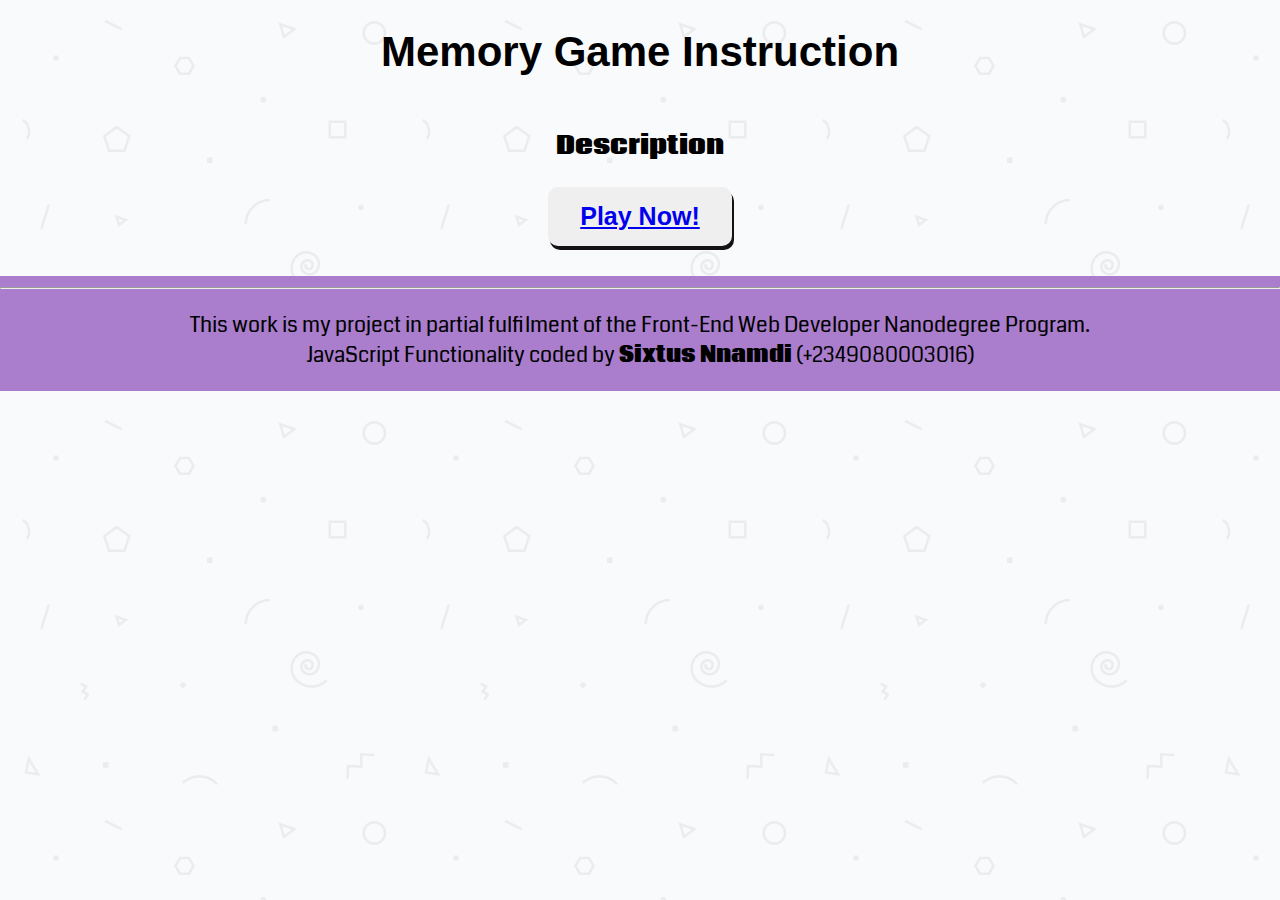
==== instructions.html @ 70d4fcbb "add instruction page" ====
<!doctype html>
<html lang="en">
<head>
    <meta charset="utf-8">
    <title>Game Instruction</title>
    <meta name="description" content="">
    <meta name="viewport" content="width=device-width, initial-scale=1">
    <link rel="stylesheet prefetch" href="https://maxcdn.bootstrapcdn.com/font-awesome/4.6.1/css/font-awesome.min.css">
    <link rel="stylesheet prefetch" href="https://fonts.googleapis.com/css?family=Coda">
    <link rel="stylesheet" href="css/app.css">
</head>
<body>
    <div class="container">
        <header>
            <h1>Memory Game Instruction</h1>
        </header>
    <section class="instruction-board">
    <h3>Description</h3>
    </section>
    <button class="backToGame"><a href="index.html">Play Now!</a></button>
    <br>
</body>
<footer>
    <hr>
    <p>This work is my project in partial fulfilment of the Front-End Web Developer Nanodegree Program. 
        <br>
    JavaScript Functionality coded by <strong>Sixtus Nnamdi</strong> (+2349080003016)</p>
</footer>
</html>
---- css/app.css ----
html {
    box-sizing: border-box;
}

*,
*::before,
*::after {
    box-sizing: inherit;
}

html,
body {
    width: 100%;
    height: 100%;
    margin: 0;
    padding: 0;
}

body {
    background: #fff url('../img/geometry2.png'); 
    /* Background pattern from Subtle Patterns */
    font-family: 'Coda', cursive;
    font-size: 16px;
}

.container {
    display: flex;
    justify-content: center;
    align-items: center;
    flex-direction: column;
}

h1 {
    font-family: 'Open Sans', sans-serif;
}

/*
 * Styles for the deck of cards
 */

.deck {
    width: 85%;
    background: linear-gradient(160deg, #02ccba 0%, #aa7ecd 100%);
    padding: 1rem;
    border-radius: 4px;
    box-shadow: 8px 9px 26px 0 rgba(46, 61, 73, 0.5);
    display: flex;
    flex-wrap: wrap;
    justify-content: space-around;
    align-items: center;
    margin: 0 0 3em;
}

.deck .card {
    height: 3.7rem;
    width: 3.7rem;
    margin: 0.2rem 0.2rem;
    background: #2e3d49;
    font-size: 0;
    color: #fff; /* Using short hand of HEX color */
    border-radius: 5px;
    cursor: pointer;
    display: flex;
    justify-content: center;
    align-items: center;
    box-shadow: 5px 2px 20px 0 rgba(46, 61, 73, 0.5);
}

.deck .card.open {
    transform: rotateY(0);
    background: #02b3e4;
    cursor: default;
    animation-name: fadeInY;
    -webkit-backface-visibility: visible !important;
    backface-visibility: visible !important;
    animation-duration: .75s;
}

.deck .card.show {
    font-size: 33px;
}

.deck .card.match {
    cursor: default;
    background: #ffa07a;
    font-size: 33px;
    animation-name: rubberBand;
    -webkit-backface-visibility: visible !important;
    backface-visibility: visible !important;
    animation-duration: .75s;
}

.deck .card.unmatched {
    background: #aa7ecd;
    animation-name: pulse;
    animation-duration: .75s;
    -webkit-backface-visibility: visible !important;
    backface-visibility: visible !important;
}

.deck .card.disabled {
    pointer-events: none;
    opacity: 0.9;
}
/*
 * Styles for the Score Panel
 */

.score-panel {
    text-align: left;
    margin-bottom: 10px;
}

.score-panel .stars {
    margin: 0;
    padding: 0;
    display: inline-block;
    margin: 0 5px 0 0;
}

.score-panel .stars li {
    list-style: none;
    display: inline-block;
}

.score-panel .restart {
    float: right;
    cursor: pointer;
}

.fa-star {
    color: #daa520;
}

.timer {
    display: inline-block;
    margin: 0 1rem;
}

/*
* Styles for the congratulation popup(modal)
*/

.overlay {
    position: fixed;
    top: 0;
    bottom: 0;
    right: 0;
    left: 0;
    background: rgba(0, 0, 0, 0.7);
    transition: opacity 500ms;
    visibility: hidden;
    opacity: 0;
}

.overlay:target {
    visibility: visible;
    opacity: 1;
}

.popup {
    position: relative;
    width: 50%;
    transition: all 5s ease-in-out;
    margin: 70px auto;
    padding: 21px;
    background: #fff;
    border-radius: 6px;
}

.popup h2 {
    margin-top: 0;
    color: #4b1f0d;
    font-family:  Helvetica, Arial, sans-serif;
    text-align: center;
}

.popup .close {
    position: absolute;
    top: 20px;
    right: 30px;
    transition: all 200ms;
    font-size: 30px;
    font-weight: bold;
    text-decoration: none;
    color: #5f065b;
}

.popup .close:hover {
    color: #aa7ecd;
}

.popup .content-1,
.content-2 {
    max-height: 30%;
    overflow: auto;
    text-align: center;
}

.show {
    visibility: visible !important;
    opacity: 100 !important;
}

#starRating li {
    display: inline-block;
}

#play-again {
    background-color: #141214;
    color: #fff;
    width: 50%;
    display: block;
    margin: 0 auto;
    padding: 0.7rem 1.1rem;
    font-size: 1.1rem;
    border-radius: 5px;
}
/*
*animations
*/

@keyframes flipInY {
	from {
		transform: perspective(400px) rotate3d(0, 1, 0, 90deg);
		animation-timing-function: ease-in;
		opacity: 0;
	}

	40% {
		transform: perspective(400px) rotate3d(0, 1, 0, -20deg);
		animation-timing-function: ease-in;
	}

	60% {
		transform: perspective(400px) rotate3d(0, 1, 0, 10deg);
		opacity: 1;
	}

	80% {
		transform: perspective(400px) rotate3d(0, 1, 0, -5deg);
	}

	to {
		transform: perspective(400px);
	}
}

@keyframes rubberBand {
	from {
		transform: scale3d(1, 1, 1);
	}

	30% {
		transform: scale3d(1.25, 0.75, 1);
	}

	40% {
		transform: scale3d(0.75, 1.25, 1);
	}

	50% {
		transform: scale3d(1.15, 0.85, 1);
	}

	65% {
		transform: scale3d(.95, 1.05, 1);
	}

	75% {
		transform: scale3d(1.05, .95, 1);
	}

	to {
		transform: scale3d(1, 1, 1);
	}
}

@keyframes pulse {
	from {
		transform: scale3d(1, 1, 1);
	}

	50% {
		transform: scale3d(1.2, 1.2, 1.2);
	}

	to {
		transform: scale3d(1, 1, 1);
	}
}


/*
* View port for larger screens
*/

@media screen and (min-width: 768px){
    .container {
        font-size: 21px;
    }

    .deck {
        width:560px;
        height: 580px;
    }

    .deck .card {
        height: 100px;
        width: 100px;
    }

    .popUp {
        width: 60%;
    }
}

/*
* View port for smaller screens
*/

@media screen and (max-width: 320px){
    .deck{
        width:85%;
    }

    .deck .card {
        width: 4.7rem;
        height: 4.7rem;
    }
}


/*
* Styles for the footer
*/

footer {
    text-align: center;
    background-color: #aa7ecd;
    width: 100%;
    position: static;
}

/*
* Styles for button in instruction page
*/
.backToGame{
    border: none;
    box-shadow: 2px 4px;
    color: #141214;
    padding: 15px 32px;
    text-align: center;
    text-decoration: none;
    display: inline-block;
    font-size: 25px;
    font-weight: bold;
    border-radius: 10px;
}
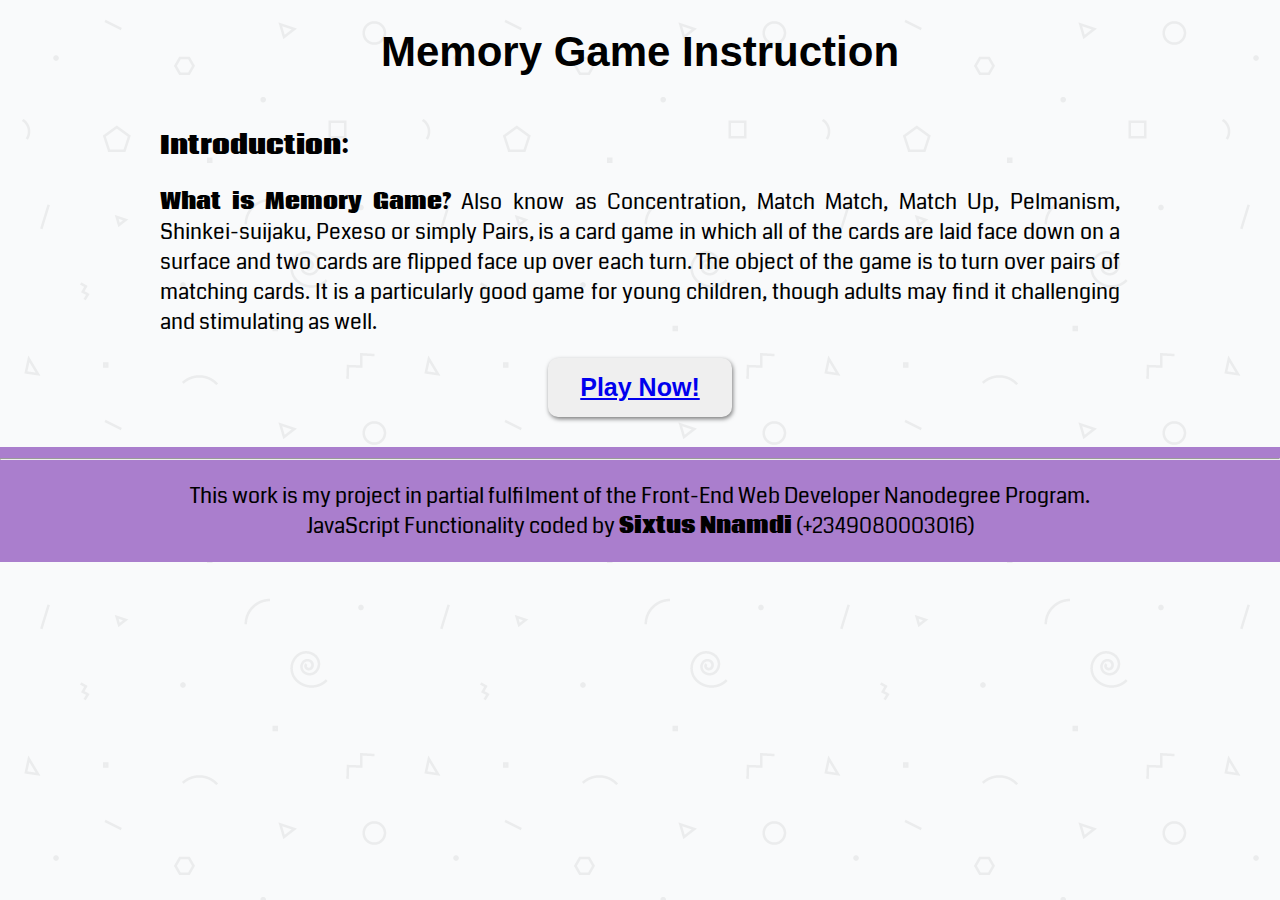
==== commit ebeb4c71: "style instruction page" ====
--- a/instructions.html
+++ b/instructions.html
@@ -12,10 +12,11 @@
 <body>
     <div class="container">
         <header>
-            <h1>Memory Game Instruction</h1>
+            <h1 class="header">Memory Game Instruction</h1>
         </header>
     <section class="instruction-board">
-    <h3>Description</h3>
+    <h3>Introduction:</h3>
+    <p><strong>What is Memory Game? </strong> Also know as Concentration, Match Match, Match Up, Pelmanism, Shinkei-suijaku, Pexeso or simply Pairs, is a card game in which all of the cards are laid face down on a surface and two cards are flipped face up over each turn. The object of the game is to turn over pairs of matching cards. It is a particularly good game for young children, though adults may find it challenging and stimulating as well.</p>
     </section>
     <button class="backToGame"><a href="index.html">Play Now!</a></button>
     <br>
--- a/css/app.css
+++ b/css/app.css
@@ -310,8 +310,8 @@
         width: 100px;
     }
 
-    .popUp {
-        width: 60%;
+    .popup {
+        width: 75%;
     }
 }
 
@@ -328,6 +328,12 @@
         width: 4.7rem;
         height: 4.7rem;
     }
+    .container h1{
+        font-size: 1.2em;
+        width: 75%;
+        padding: 20px;
+        align-content: center;
+    }
 }
 
 
@@ -339,15 +345,18 @@
     text-align: center;
     background-color: #aa7ecd;
     width: 100%;
+    padding: 0.5;
     position: static;
 }
 
 /*
-* Styles for button in instruction page
+* Styles for button in instruction page and Game Page
 */
 .backToGame{
     border: none;
-    box-shadow: 2px 4px;
+    -moz-box-shadow: 1px 2px 4px rgba(0, 0, 0,0.5);
+    -webkit-box-shadow: 1px 2px 4px rgba(0, 0, 0, .5);
+    box-shadow: 1px 2px 4px rgba(0, 0, 0, .5);
     color: #141214;
     padding: 15px 32px;
     text-align: center;
@@ -356,4 +365,24 @@
     font-size: 25px;
     font-weight: bold;
     border-radius: 10px;
+}
+
+.toInstructions{
+    border: none;
+    -moz-box-shadow: 1px 2px 4px rgba(0, 0, 0,0.5);
+    -webkit-box-shadow: 1px 2px 4px rgba(0, 0, 0, .5);
+    box-shadow: 1px 2px 4px rgba(0, 0, 0, .5);
+    color: #141214;
+    padding: 15px 32px;
+    text-align: center;
+    display: inline-block;
+    font-size: 14px;
+    font-weight: bold;
+    font-family: inherit;
+    border-radius: 10px;
+}
+
+.instruction-board{
+    text-align: justify;
+    Width: 75%;
 }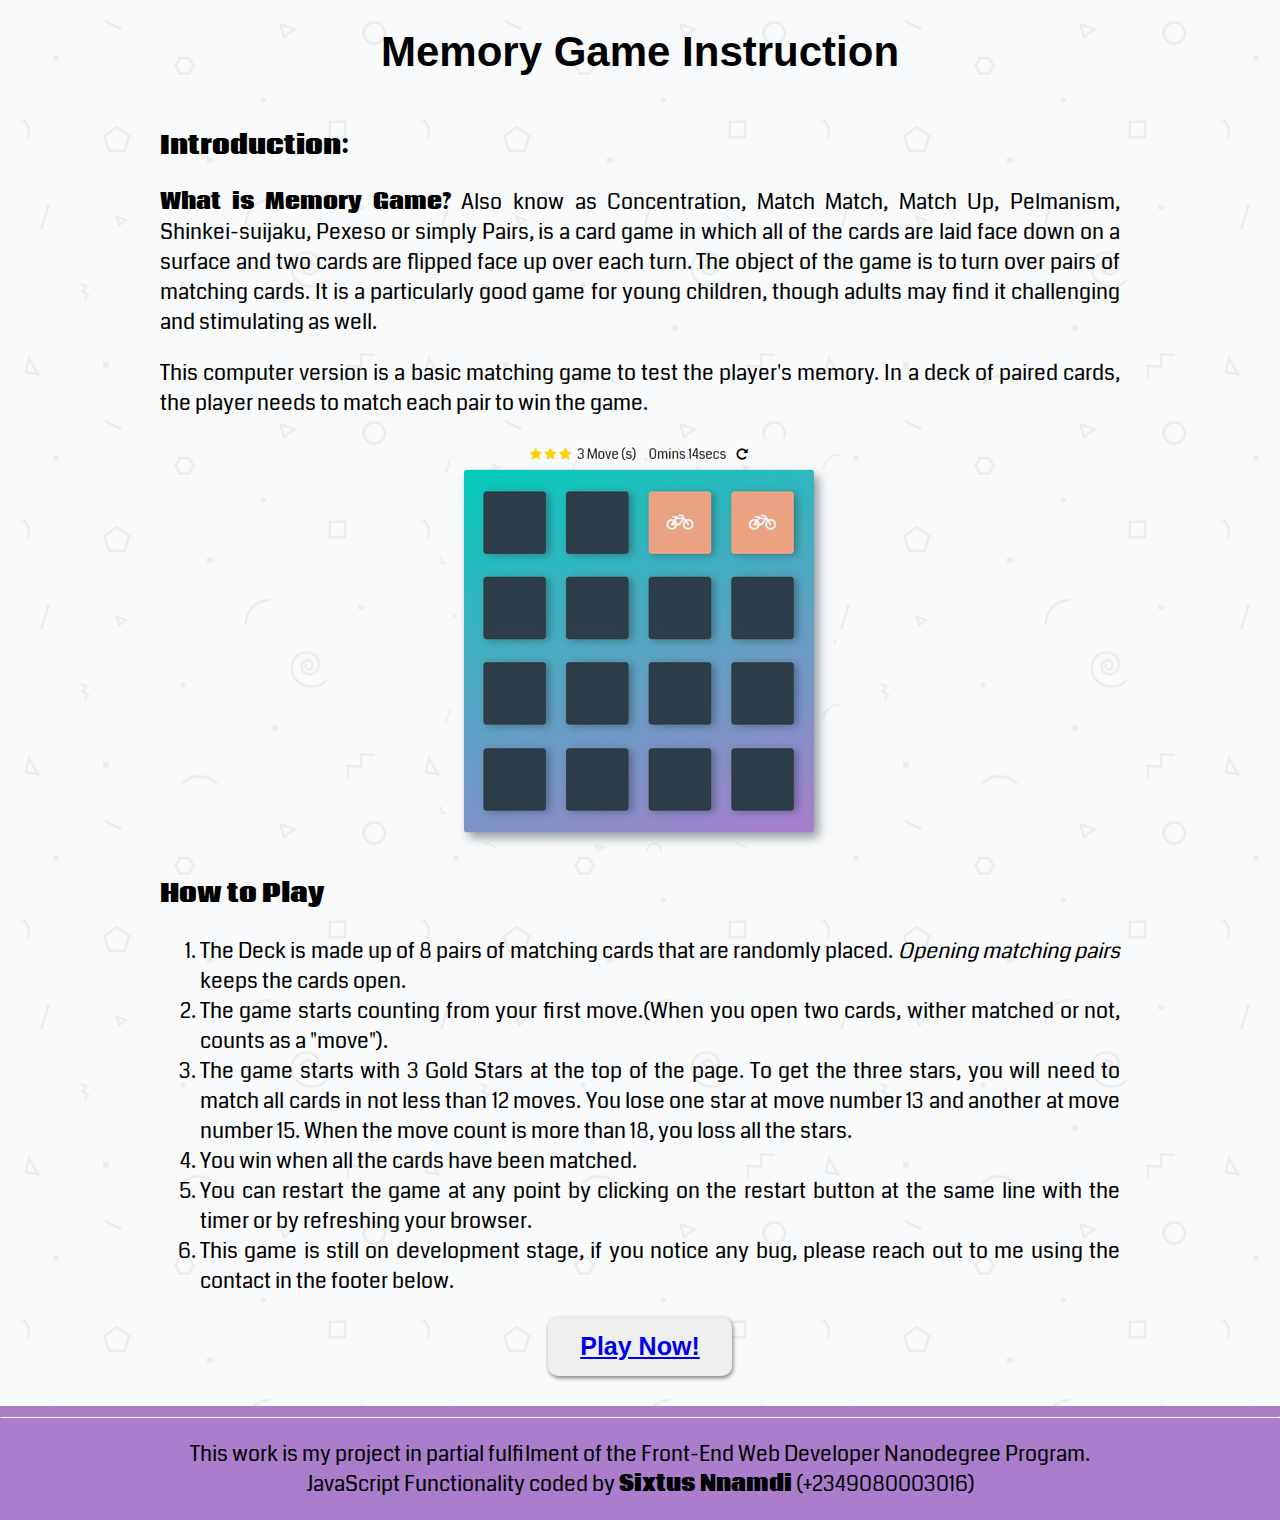
==== commit 6ef9d5f0: "update instructions" ====
--- a/instructions.html
+++ b/instructions.html
@@ -17,6 +17,17 @@
     <section class="instruction-board">
     <h3>Introduction:</h3>
     <p><strong>What is Memory Game? </strong> Also know as Concentration, Match Match, Match Up, Pelmanism, Shinkei-suijaku, Pexeso or simply Pairs, is a card game in which all of the cards are laid face down on a surface and two cards are flipped face up over each turn. The object of the game is to turn over pairs of matching cards. It is a particularly good game for young children, though adults may find it challenging and stimulating as well.</p>
+    <p>This computer version is a basic matching game to test the player's memory. In a deck of paired cards, the player needs to match each pair to win the game.</p>
+    <img src="img/matchcards.jpg" srcset="img/matchcards.jpg" alt="Example of Matched cards">
+    <h3>How to Play</h3>
+    <ol>
+        <li>The Deck is made up of 8 pairs of matching cards that are randomly placed. <em>Opening matching pairs</em> keeps the cards open.</li>
+        <li>The game starts counting from your first move.(When you open two cards, wither matched or not, counts as a "move").</li>
+        <li>The game starts with 3 Gold Stars at the top of the page. To get the three stars, you will need to match all cards in not less than 12 moves. You lose one star at move number 13 and another at move number 15. When the move count is more than 18, you loss all the stars. </li>
+        <li>You win when all the cards have been matched.</li>
+        <li>You can restart the game at any point by clicking on the restart button at the same line with the timer or by refreshing your browser.</li>
+        <li>This game is still on development stage, if you notice any bug, please reach out to me using the contact in the footer below.</li>
+    </ol>
     </section>
     <button class="backToGame"><a href="index.html">Play Now!</a></button>
     <br>
--- a/css/app.css
+++ b/css/app.css
@@ -334,6 +334,12 @@
         padding: 20px;
         align-content: center;
     }
+
+    .instruction-board img{
+        width: 100%;
+        height: auto;
+        padding: 20px;
+    }
 }
 
 
@@ -385,4 +391,10 @@
 .instruction-board{
     text-align: justify;
     Width: 75%;
+}
+
+.instruction-board img{
+    display: block;
+    margin-left: auto;
+    margin-right: auto;
 }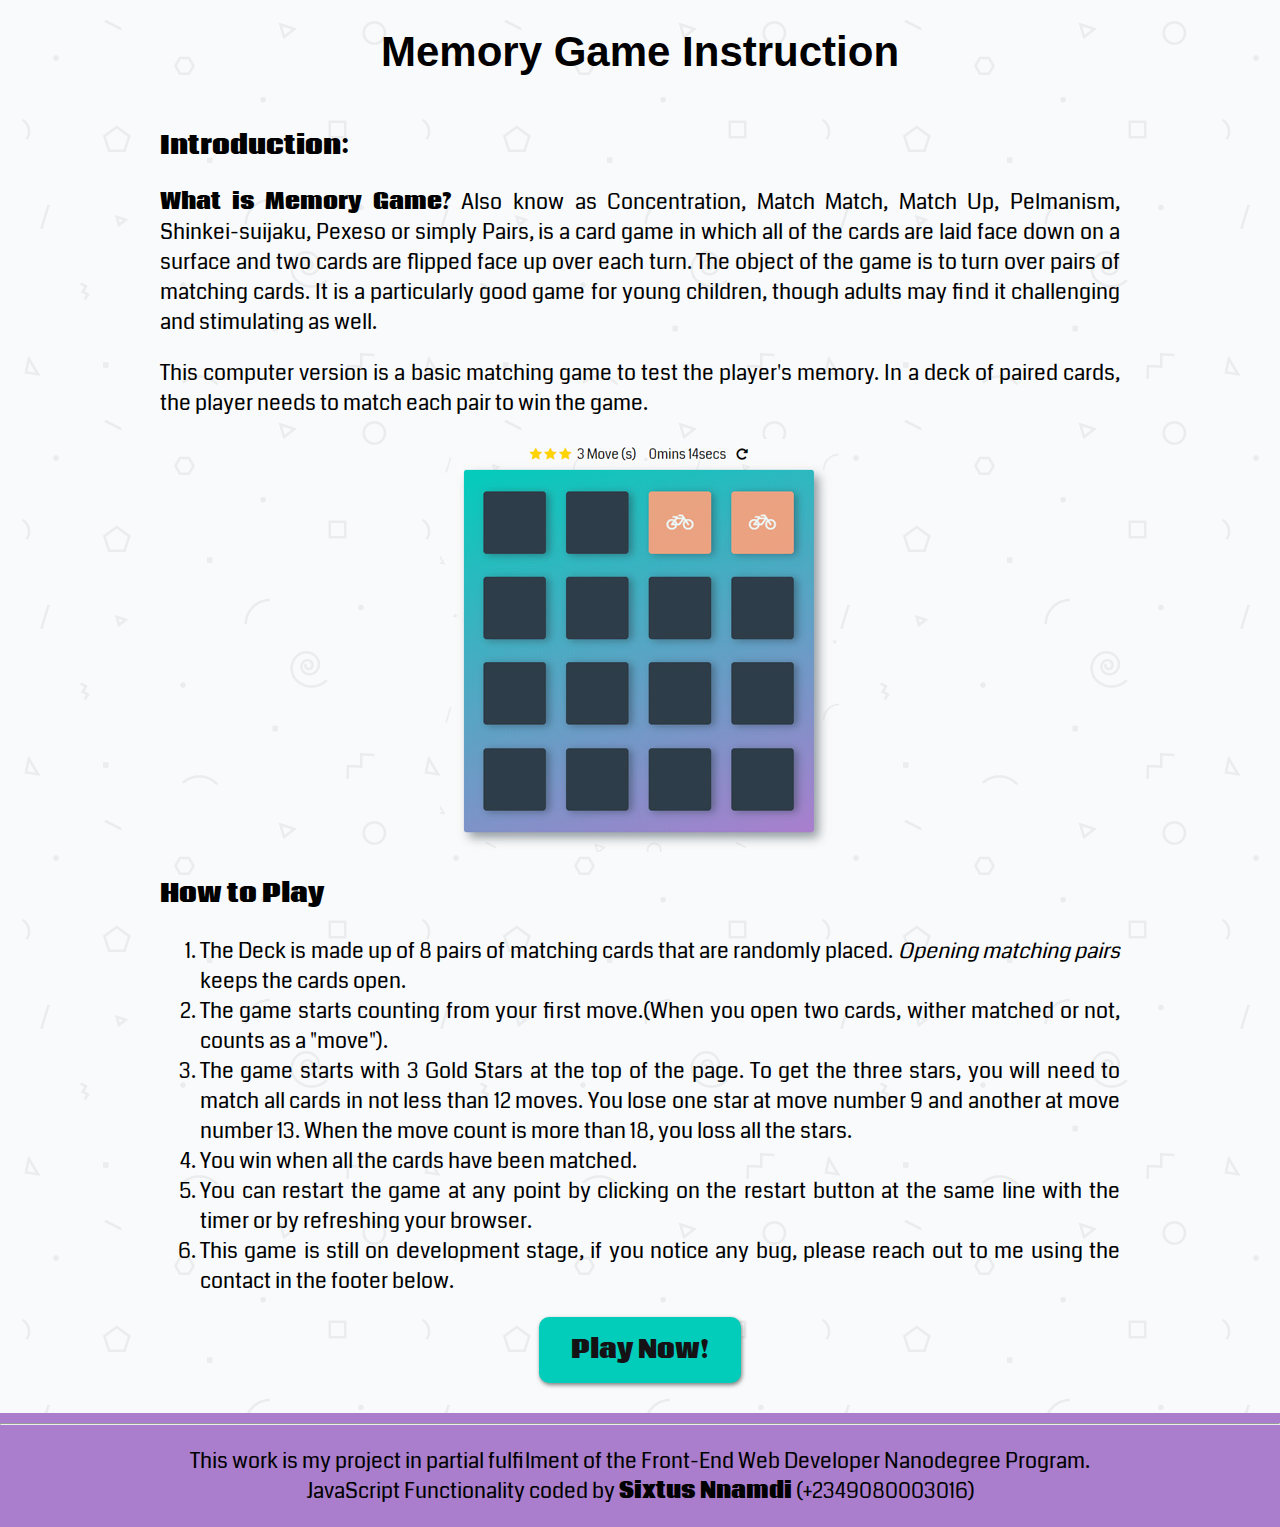
==== commit 5f2412a4: "remove button , use anchor" ====
--- a/instructions.html
+++ b/instructions.html
@@ -23,13 +23,13 @@
     <ol>
         <li>The Deck is made up of 8 pairs of matching cards that are randomly placed. <em>Opening matching pairs</em> keeps the cards open.</li>
         <li>The game starts counting from your first move.(When you open two cards, wither matched or not, counts as a "move").</li>
-        <li>The game starts with 3 Gold Stars at the top of the page. To get the three stars, you will need to match all cards in not less than 12 moves. You lose one star at move number 13 and another at move number 15. When the move count is more than 18, you loss all the stars. </li>
+        <li>The game starts with 3 Gold Stars at the top of the page. To get the three stars, you will need to match all cards in not less than 12 moves. You lose one star at move number 9 and another at move number 13. When the move count is more than 18, you loss all the stars. </li>
         <li>You win when all the cards have been matched.</li>
         <li>You can restart the game at any point by clicking on the restart button at the same line with the timer or by refreshing your browser.</li>
         <li>This game is still on development stage, if you notice any bug, please reach out to me using the contact in the footer below.</li>
     </ol>
     </section>
-    <button class="backToGame"><a href="index.html">Play Now!</a></button>
+    <a class="backToGame" href="index.html">Play Now!</a>
     <br>
 </body>
 <footer>
--- a/css/app.css
+++ b/css/app.css
@@ -371,6 +371,7 @@
     font-size: 25px;
     font-weight: bold;
     border-radius: 10px;
+    background-color: #02ccba;
 }
 
 .toInstructions{
@@ -379,6 +380,7 @@
     -webkit-box-shadow: 1px 2px 4px rgba(0, 0, 0, .5);
     box-shadow: 1px 2px 4px rgba(0, 0, 0, .5);
     color: #141214;
+    background-color: #02ccba;
     padding: 15px 32px;
     text-align: center;
     display: inline-block;
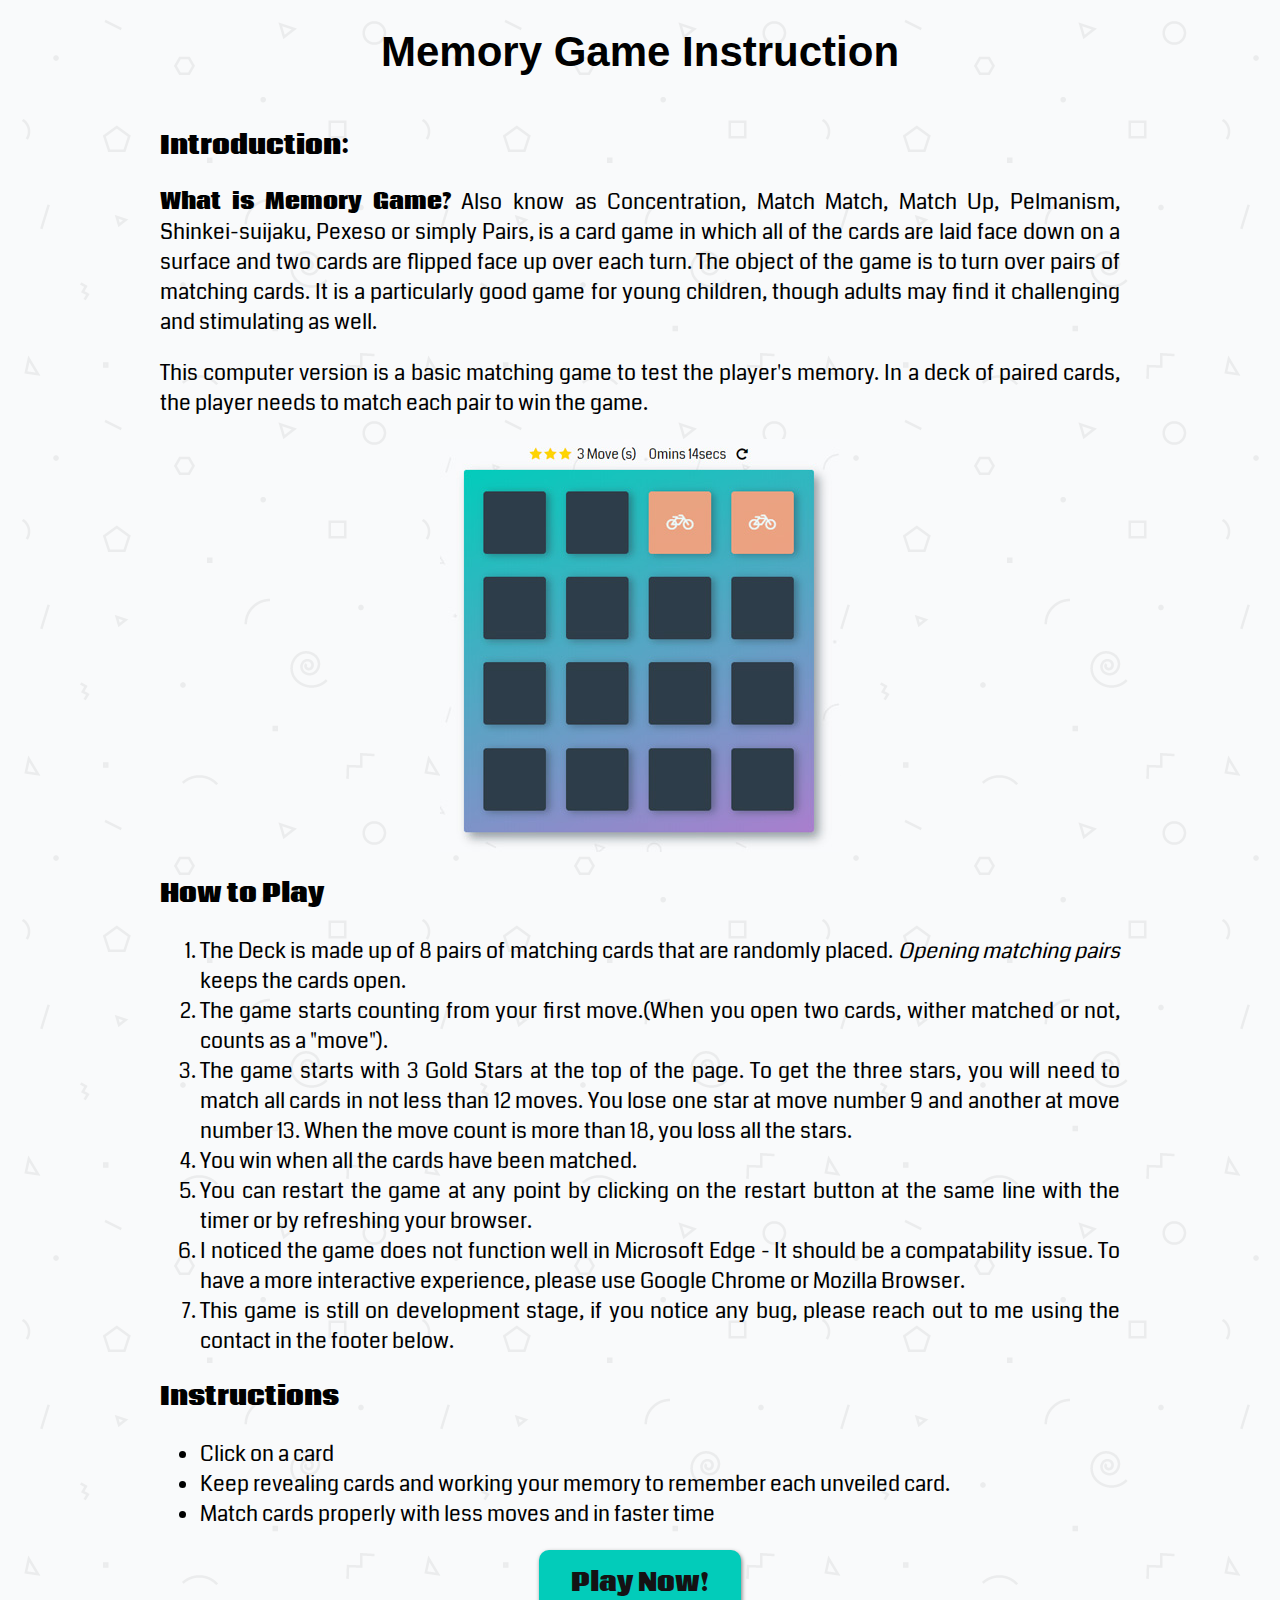
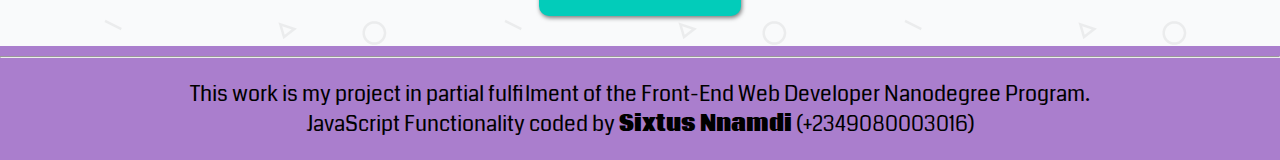
==== commit d7495779: "update README" ====
--- a/instructions.html
+++ b/instructions.html
@@ -26,8 +26,15 @@
         <li>The game starts with 3 Gold Stars at the top of the page. To get the three stars, you will need to match all cards in not less than 12 moves. You lose one star at move number 9 and another at move number 13. When the move count is more than 18, you loss all the stars. </li>
         <li>You win when all the cards have been matched.</li>
         <li>You can restart the game at any point by clicking on the restart button at the same line with the timer or by refreshing your browser.</li>
+        <li>I noticed the game does not function well in Microsoft Edge - It should be a compatability issue. To have a more interactive experience, please use Google Chrome or Mozilla Browser.</li>
         <li>This game is still on development stage, if you notice any bug, please reach out to me using the contact in the footer below.</li>
     </ol>
+    <h3>Instructions</h3>
+    <ul>
+        <li>Click on a card</li>
+        <li>Keep revealing cards and working your memory to remember each unveiled card.</li>
+        <li>Match cards properly with less moves and in faster time</li>
+    </ul>
     </section>
     <a class="backToGame" href="index.html">Play Now!</a>
     <br>
--- a/css/app.css
+++ b/css/app.css
@@ -399,4 +399,8 @@
     display: block;
     margin-left: auto;
     margin-right: auto;
+}
+
+.space{
+    margin-bottom: 25px;
 }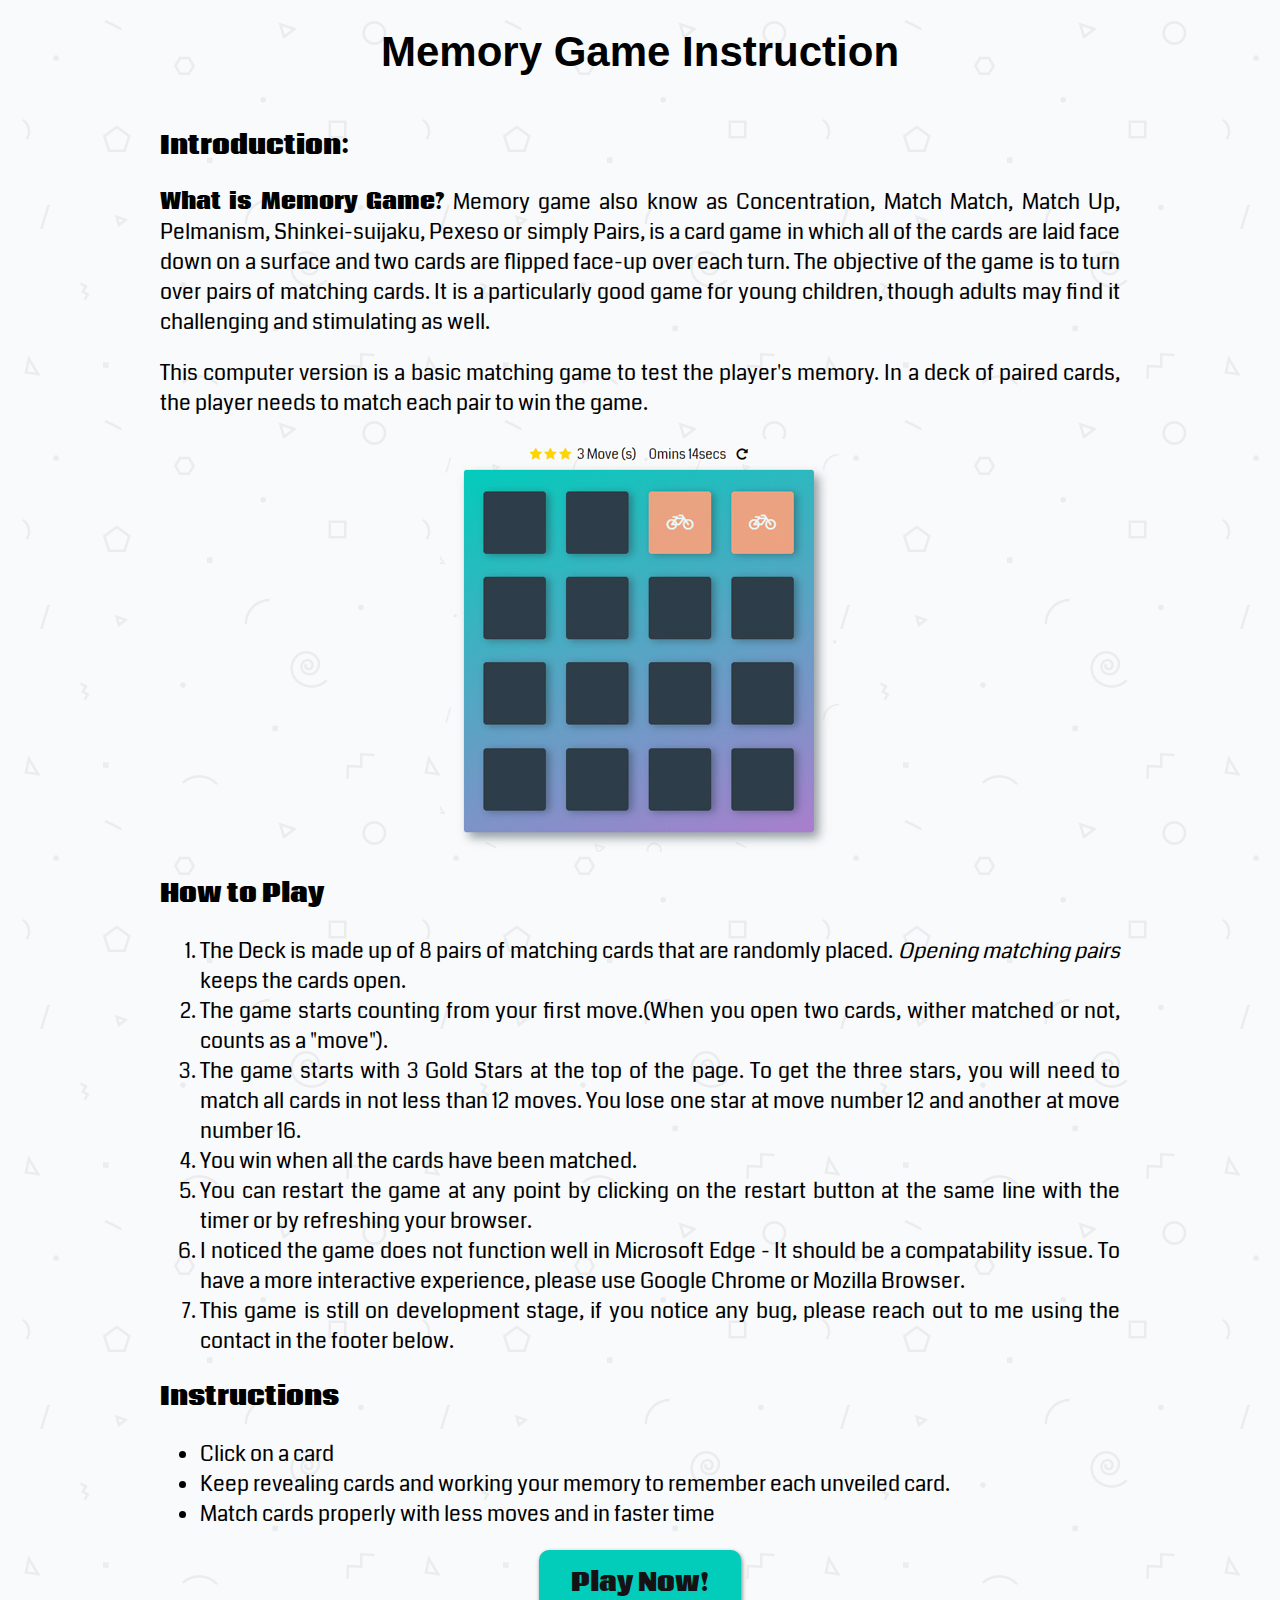
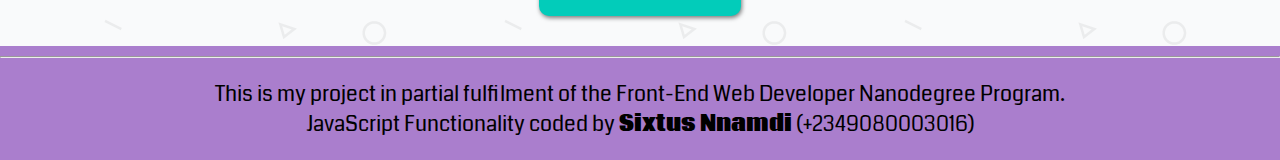
==== commit 07b36ce8: "Edit Instruction Page Lines 19, 26, 44" ====
--- a/instructions.html
+++ b/instructions.html
@@ -16,14 +16,14 @@
         </header>
     <section class="instruction-board">
     <h3>Introduction:</h3>
-    <p><strong>What is Memory Game? </strong> Also know as Concentration, Match Match, Match Up, Pelmanism, Shinkei-suijaku, Pexeso or simply Pairs, is a card game in which all of the cards are laid face down on a surface and two cards are flipped face up over each turn. The object of the game is to turn over pairs of matching cards. It is a particularly good game for young children, though adults may find it challenging and stimulating as well.</p>
+    <p><strong>What is Memory Game? </strong> Memory game also know as Concentration, Match Match, Match Up, Pelmanism, Shinkei-suijaku, Pexeso or simply Pairs, is a card game in which all of the cards are laid face down on a surface and two cards are flipped face-up over each turn. The objective of the game is to turn over pairs of matching cards. It is a particularly good game for young children, though adults may find it challenging and stimulating as well.</p>
     <p>This computer version is a basic matching game to test the player's memory. In a deck of paired cards, the player needs to match each pair to win the game.</p>
     <img src="img/matchcards.jpg" srcset="img/matchcards.jpg" alt="Example of Matched cards">
     <h3>How to Play</h3>
     <ol>
         <li>The Deck is made up of 8 pairs of matching cards that are randomly placed. <em>Opening matching pairs</em> keeps the cards open.</li>
         <li>The game starts counting from your first move.(When you open two cards, wither matched or not, counts as a "move").</li>
-        <li>The game starts with 3 Gold Stars at the top of the page. To get the three stars, you will need to match all cards in not less than 12 moves. You lose one star at move number 9 and another at move number 13. When the move count is more than 18, you loss all the stars. </li>
+        <li>The game starts with 3 Gold Stars at the top of the page. To get the three stars, you will need to match all cards in not less than 12 moves. You lose one star at move number 12 and another at move number 16.</li>
         <li>You win when all the cards have been matched.</li>
         <li>You can restart the game at any point by clicking on the restart button at the same line with the timer or by refreshing your browser.</li>
         <li>I noticed the game does not function well in Microsoft Edge - It should be a compatability issue. To have a more interactive experience, please use Google Chrome or Mozilla Browser.</li>
@@ -41,7 +41,7 @@
 </body>
 <footer>
     <hr>
-    <p>This work is my project in partial fulfilment of the Front-End Web Developer Nanodegree Program. 
+    <p>This is my project in partial fulfilment of the Front-End Web Developer Nanodegree Program. 
         <br>
     JavaScript Functionality coded by <strong>Sixtus Nnamdi</strong> (+2349080003016)</p>
 </footer>
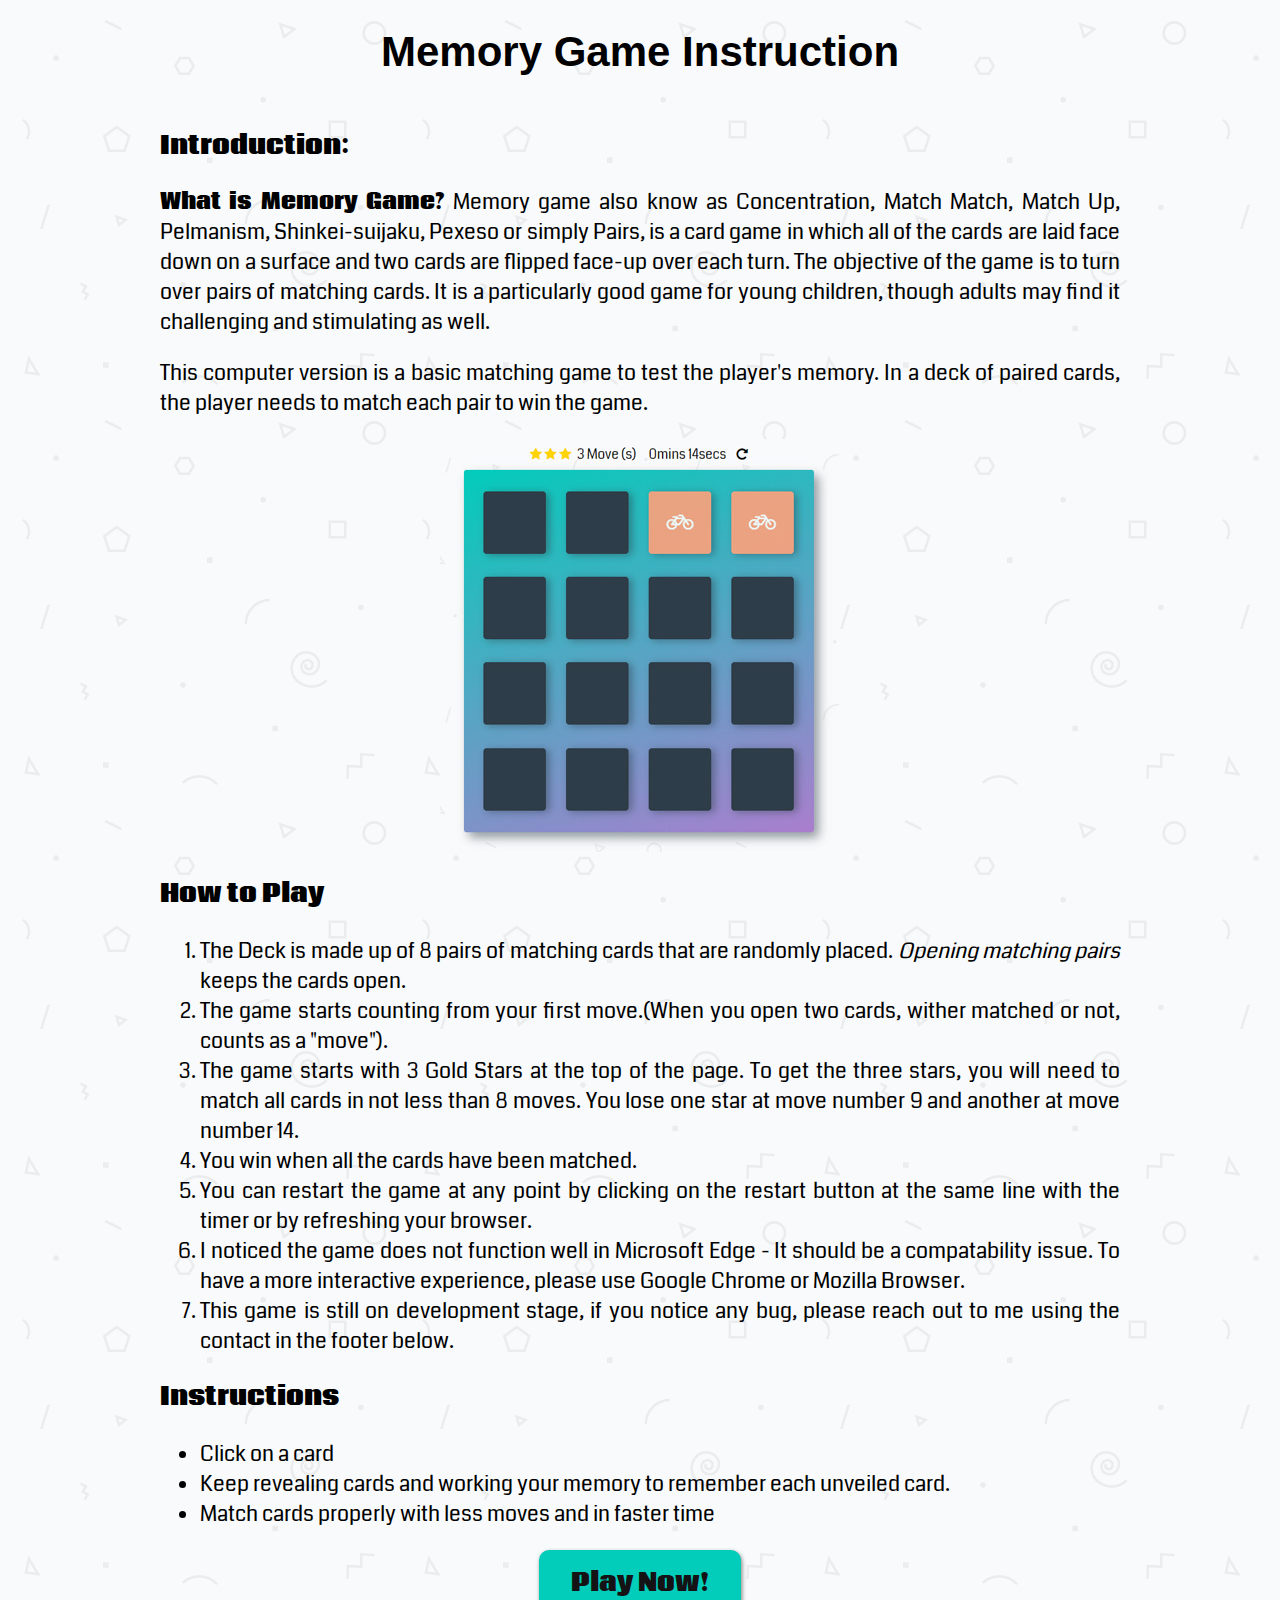
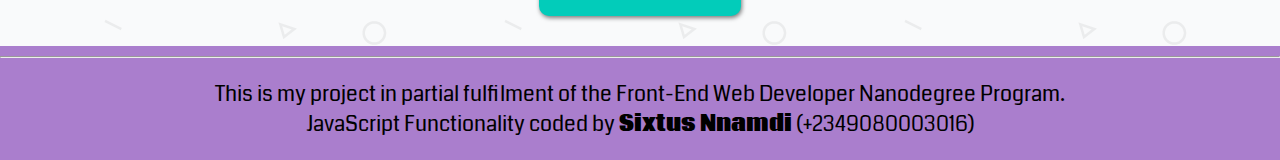
==== commit 7563f026: "Add credit, edit instruction, edit style, correct Timer" ====
--- a/instructions.html
+++ b/instructions.html
@@ -23,7 +23,7 @@
     <ol>
         <li>The Deck is made up of 8 pairs of matching cards that are randomly placed. <em>Opening matching pairs</em> keeps the cards open.</li>
         <li>The game starts counting from your first move.(When you open two cards, wither matched or not, counts as a "move").</li>
-        <li>The game starts with 3 Gold Stars at the top of the page. To get the three stars, you will need to match all cards in not less than 12 moves. You lose one star at move number 12 and another at move number 16.</li>
+        <li>The game starts with 3 Gold Stars at the top of the page. To get the three stars, you will need to match all cards in not less than 8 moves. You lose one star at move number 9 and another at move number 14.</li>
         <li>You win when all the cards have been matched.</li>
         <li>You can restart the game at any point by clicking on the restart button at the same line with the timer or by refreshing your browser.</li>
         <li>I noticed the game does not function well in Microsoft Edge - It should be a compatability issue. To have a more interactive experience, please use Google Chrome or Mozilla Browser.</li>
--- a/css/app.css
+++ b/css/app.css
@@ -57,7 +57,7 @@
     margin: 0.2rem 0.2rem;
     background: #2e3d49;
     font-size: 0;
-    color: #fff; /* Using short hand of HEX color */
+    color: #fff;
     border-radius: 5px;
     cursor: pointer;
     display: flex;
@@ -160,8 +160,7 @@
 
 .popup {
     position: relative;
-    width: 50%;
-    transition: all 5s ease-in-out;
+    width: 54%;
     margin: 70px auto;
     padding: 21px;
     background: #fff;
@@ -209,7 +208,7 @@
 #play-again {
     background-color: #141214;
     color: #fff;
-    width: 50%;
+    width: 30%;
     display: block;
     margin: 0 auto;
     padding: 0.7rem 1.1rem;
@@ -311,7 +310,7 @@
     }
 
     .popup {
-        width: 75%;
+        width: 54%;
     }
 }
 
